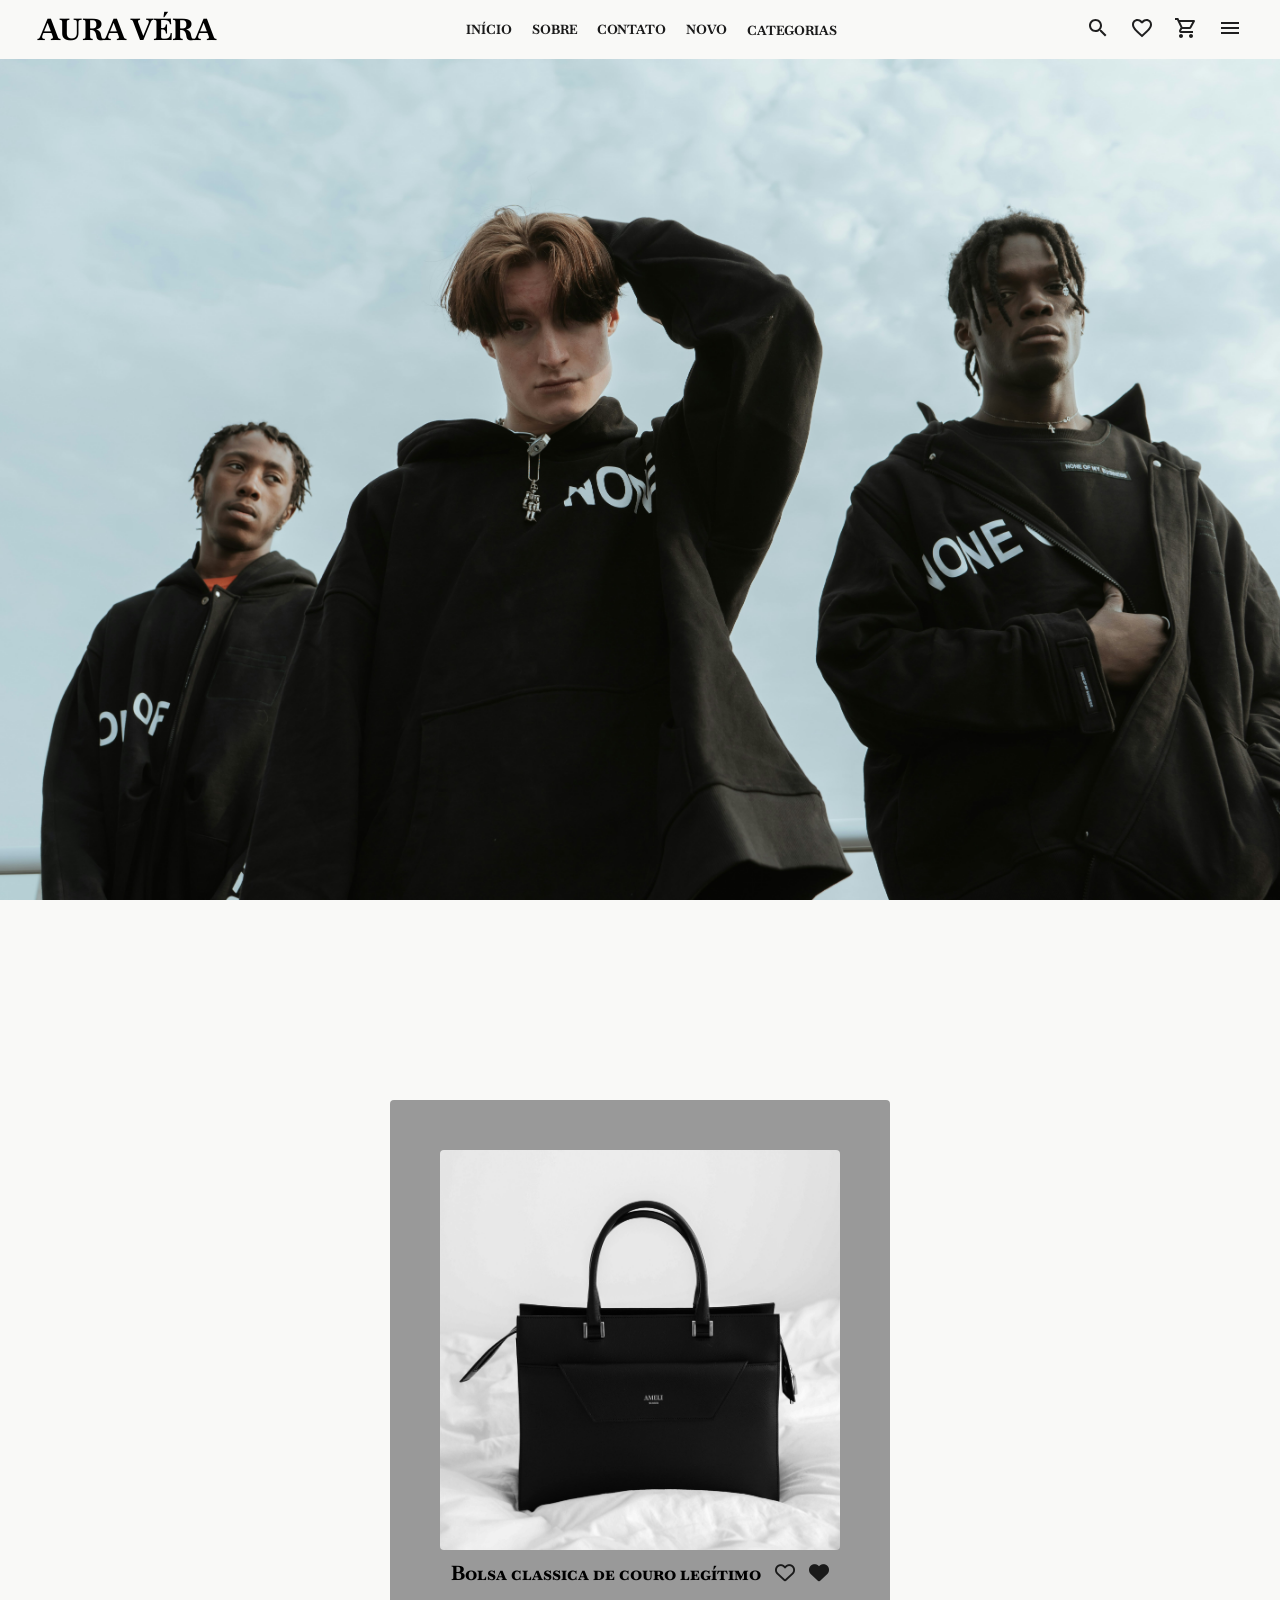
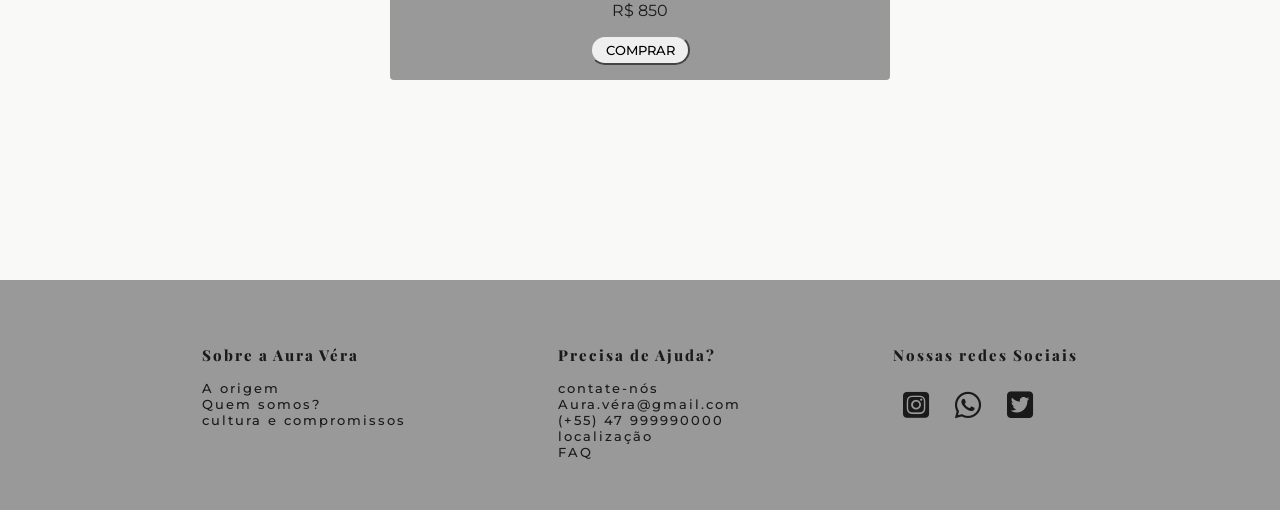
==== bolsa.html @ 2ee7c026 "pagina de compra da bolsa" ====
<!DOCTYPE html>
<html lang="pt-br">

<head>
    <meta charset="UTF-8">
    <meta name="viewport" content="width=device-width, initial-scale=1.0">
    <title>e-commerce</title>
    <link rel="stylesheet" href="css/style.css">
    <link rel="stylesheet" href="https://cdnjs.cloudflare.com/ajax/libs/font-awesome/6.4.0/css/all.min.css">

</head>

<body>
    <nav>
        <h1 class="logo">AURA VÉRA</h1>
        <div class="nav-links">
            <a href="index.html">INÍCIO</a>
            <a href="sobre.html#sobre">SOBRE</a>
            <a href="contato.html#contato">CONTATO</a>
            <a href="novo.html#novo">NOVO</a>
            <div class="nav-item-mega">
                <a class="categorias-botao" href="#">CATEGORIAS</a>

                <div class="mega-menu">
                    <div class="mega-container">
                        <div class="mega-col">
                            <h3>COLEÇÕES</h3>
                            <a href="#">Velour Force 2026</a>
                            <a href="#">clássico</a>
                            <a href="#">street</a>
                        </div>

                        <div class="mega-col">
                            <h3>CATEGORIAS</h3>
                            <a href="#">Tênis</a>
                            <a href="#">Bolsas</a>
                            <a href="#">Vestidos</a>
                        </div>

                        <div class="mega-col mega-img">
                            <a href=""><img src="img.jpg/bolsa2 (1).jpg" alt="Destaque"></a>
                            <p>A BAG MAIS COMPRADA DO MOMENTO</p>
                        </div>
                    </div>
                </div>
            </div>
        </div>
        <!--icones-->
        <span class="icons">
            <a href="#"> <svg xmlns="http://www.w3.org/2000/svg" height="24px" viewBox="0 0 24 24" width="24px"
                    fill="#1f1f1f">
                    <path d="M0 0h24v24H0V0z" fill="none" />
                    <path
                        d="M15.5 14h-.79l-.28-.27C15.41 12.59 16 11.11 16 9.5 16 5.91 13.09 3 9.5 3S3 5.91 3 9.5 5.91 16 9.5 16c1.61 0 3.09-.59 4.23-1.57l.27.28v.79l5 4.99L20.49 19l-4.99-5zm-6 0C7.01 14 5 11.99 5 9.5S7.01 5 9.5 5 14 7.01 14 9.5 11.99 14 9.5 14z" />
                </svg></a>
            <a href="#"><svg xmlns="http://www.w3.org/2000/svg" height="24px" viewBox="0 0 24 24" width="24px"
                    fill="#1f1f1f">
                    <path d="M0 0h24v24H0V0z" fill="none" />
                    <path
                        d="M16.5 3c-1.74 0-3.41.81-4.5 2.09C10.91 3.81 9.24 3 7.5 3 4.42 3 2 5.42 2 8.5c0 3.78 3.4 6.86 8.55 11.54L12 21.35l1.45-1.32C18.6 15.36 22 12.28 22 8.5 22 5.42 19.58 3 16.5 3zm-4.4 15.55l-.1.1-.1-.1C7.14 14.24 4 11.39 4 8.5 4 6.5 5.5 5 7.5 5c1.54 0 3.04.99 3.57 2.36h1.87C13.46 5.99 14.96 5 16.5 5c2 0 3.5 1.5 3.5 3.5 0 2.89-3.14 5.74-7.9 10.05z" />
                </svg></a>
            <a href="#"><svg xmlns="http://www.w3.org/2000/svg" height="24px" viewBox="0 0 24 24" width="24px"
                    fill="#1f1f1f">
                    <path d="M0 0h24v24H0V0z" fill="none" />
                    <path
                        d="M15.55 13c.75 0 1.41-.41 1.75-1.03l3.58-6.49c.37-.66-.11-1.48-.87-1.48H5.21l-.94-2H1v2h2l3.6 7.59-1.35 2.44C4.52 15.37 5.48 17 7 17h12v-2H7l1.1-2h7.45zM6.16 6h12.15l-2.76 5H8.53L6.16 6zM7 18c-1.1 0-1.99.9-1.99 2S5.9 22 7 22s2-.9 2-2-.9-2-2-2zm10 0c-1.1 0-1.99.9-1.99 2s.89 2 1.99 2 2-.9 2-2-.9-2-2-2z" />
                </svg></a>
            <a href="#"><svg xmlns="http://www.w3.org/2000/svg" height="24px" viewBox="0 0 24 24" width="24px"
                    fill="#1f1f1f">
                    <path d="M0 0h24v24H0V0z" fill="none" />
                    <path d="M3 18h18v-2H3v2zm0-5h18v-2H3v2zm0-7v2h18V6H3z" />
                </svg></a>
        </span>
    </nav>
    </nav>
    <header class="hero"></header>
    <main>
        <div id="bolsa" class="bolsa">
            <figure><img src="img.jpg/bolsa2 (1).jpg" alt="bolsa" width="400" height="500" loading="lazy">
                <figcaption>bolsa da nova coleção</figcaption>
                <h1>Bolsa classica de couro legítimo
                    <a href="#"><i class="fa-regular fa-heart"></i></a>
                    <span class="coracao"><a href="#"><i class="fa-solid fa-heart"></i></a></span>
                </h1>
                <p>R$ 850</p>
                <div>
                    <button>COMPRAR</button>
                </div>
            </figure>
        </div>
    </main>
</body>
<footer>
    <section class="box-footer">
        <h1>Sobre a Aura Véra</h1>
        <a href="sobre.html#sobre">A origem</a>
        <a href="sobre.html#quemsomos">Quem somos?</a>
        <a href="sobre.html#cultura">cultura e compromissos</a>
    </section>
    <section class="box-footer">
        <h1>Precisa de Ajuda?</h1>
        <a href="contato.html#contato">contate-nós</a>
        <a href="mailto:Aura.véra@gmail.com">Aura.véra@gmail.com</a>
        <a href="tel:+5547999990000">(+55) 47 999990000</a>
        <a href="contato.html#contato">localização</a>
        <a href="">FAQ</a>
    </section>
    <section>
        <h1>Nossas redes Sociais </h1>
        <a href="https://www.instagram.com/accounts/login/"><i class="fa-brands fa-square-instagram"></i></a>
        <a href="https://web.whatsapp.com/"><i class="fa-brands fa-whatsapp"></i></a>
        <a href="https://x.com/?lang=pt"><i class="fa-brands fa-square-twitter"></i></a>
    </section>
</footer>

</html>
---- css/style.css ----
@import url("https://fonts.googleapis.com/css2?family=Baskervville+SC:wght@455&family=Cormorant+Upright:wght@300;400;500;600;700&family=Montserrat:ital,wght@0,100..900;1,100..900&family=Playfair+Display:ital,wght@0,400..900;1,400..900&display=swap");

:root {
  --texto1: #1a1a1a;
  --texto2: #fefefe;
  --detalhes: #c5a059;
  --fundo: #f9f9f7;
  --superficie: #999;
  --font1: "Playfair Display", serif;
  --font2: "Baskervville SC", serif;
  --font3: "Cormorant Upright", serif;
  --leitura4: "Montserrat", sans-serif; /*textos de leitura*/
}
*,
*::before,
*::after {
  box-sizing: border-box;
  margin: 0;
  padding: 0;
}
body {
  background-color: var(--fundo);

}
.logo
{
  font-family: var(--font2);
  font-weight: 800;
  font-size: 30px;

}
.hero {
  width: 100%;
  height: 100vh;
  background-image: url("../img.jpg/homenss.jpg");
  background-size: cover;
  background-position: center;
  background-repeat: no-repeat;
} /*imagem de destaque dos tres modelos*/

.nav-links {
display: flex;
gap: 20px;
}
nav {
  background-color: var(--fundo);
  display: flex;
  justify-content: space-between;
  flex-wrap: nowrap;
  padding: 10px 3%;
 min-height: 40px;
  align-items: center;
  position: fixed;
  width: 100%;
  z-index: 10;
} /*barra de navegação*/
.nav-links a {
  text-decoration: none;
  color: var(--texto1);
  font-family: var(--font2);
  font-size: 13px;
  font-weight: 700;
 
}/*os botoes da nav*/

nav a:hover {
  color: var(--superficie);
} /*efeito  de cor ao passar o mouse nos botões da nav*/

.icons {
  display: flex;
  gap: 20px;
  justify-content: flex-end;
} /*icones da mav*/

.icons svg:hover {
  fill: var(--superficie);
} /*efeito de cor ao passar o mouse nos icones da nav*/


/*as duas imagens da nova coleção destacada*/
.colecao {
  display: grid;
  grid-template-columns: 1fr 1fr;
  width: 100%;
  height: auto;
  gap: 1%;
}
.box-colecao {
  position: relative;
  overflow: hidden;
  transition:
    transform 0.8s ease,
    opacity 0.3s;
}
.grid-imagens { /* as imagens da coleção*/
  display: grid;
  grid-template-columns: repeat(auto-fit, minmax(300px, 1fr));
  width: 100%;
  gap: 20px;
}
.colecao {
  display: flex;
  flex-direction: column; /* Empilha a introdução em cima do grid */
  align-items: center;
  padding: 80px 0;
  width: 100%;
}

.intro-colecao {
  text-align: center;
  margin-bottom: 60px;
  padding: 0 20px;
}

.intro-colecao h1 {
  font-family: var(--font1);
  font-size: 3rem;
  letter-spacing: 5px;
  text-transform: uppercase;
  margin-bottom: 10px;
}

.intro-colecao p {
  font-family: var(--font3);
  font-size: 1.3rem;
  max-width: 600px;
  margin: 0 auto;
  color: var(--superficie);
  font-weight: 900;
  font-style: italic;
}
.box-colecao img {
  width: 100%;
  object-fit: cover;
  object-position: center;
}
.box-colecao:hover {
  opacity: 0.8;
  transform: scale(1.03);
}
.text-colecao {
  position: absolute;
  bottom: 10%;
  left: 30%;
}

.botao-colecao-comprar {
  color: var(--texto2);
  font-family: var(--font3);
  font-weight: 900;
  font-size: 20px;
  text-decoration: underline;
  text-underline-offset: 10px;
  text-decoration-color: var(--detalhes);
  display: flex;
  justify-content: center;

}
.botao-colecao-comprar:hover{
color: var(--detalhes);
}
figcaption {
  color: var(--texto2);
  font-family: var(--font1);
  font-size: xx-large;
  font-weight: 700;
}
.categorias {
  display: flex;
  flex-wrap: wrap;
  justify-content: center;
  margin-top: 20vh;
  width: 100%;
  min-height: auto;
  gap: 15px;
  padding: 15px;
}

.categorias section {
  display: flex;
  flex-direction: column;
  text-align: center;
  justify-content: center;
  font-family: var(--font1);
  font-size: 14px;
  letter-spacing: 5px;
  text-decoration: underline;
  text-underline-offset: 20px;
  text-decoration-color: var(--detalhes);
  text-transform: uppercase;
}
.texto-categorias {
  padding-top: 20px;
}

.categorias img {
  max-width: 100%;
  max-height: 70%;
  object-fit: cover;
  transition:
    transform 0.5s ease-in-out,
    opacity 0.9s ease-in-out;
}
.categorias img:hover {
  opacity: 0.8;
  transform: scale(1.03);
}

/*pagina sobre*/

.auravera {
  color: var(--texto1);
  font-family: var(--font1);
  font-weight: 800;
  font-size: 80px;
}
.sitacao {
  font-family: var(--font3);
  font-size: 20px;
  font-weight: 800;
  font-style: italic;
  color: var(--superficie);
}
.box-destaque { /* é todo o conteudo, o texto aura vera, sobre e as imagens */
  display: grid;
  justify-content: center;
  text-align: center;
  margin: 0 100px;
 
}
.sobre-box {/*apenas o sobre e as imagens*/
  display: flex;

  justify-content: center;
  max-width: 1200px;
  margin:  auto;
  gap: 20px;
}

.sobre h2,
.sobre h3,
.sobre h4 {
  font-family: var(--font1);
  font-size: 1.5rem;
  letter-spacing: 3px;
  text-transform: uppercase; /*tudo maiusculo*/
  margin-bottom: 1rem;
  display: flex;
  align-items: center;
  gap: 15px;
  padding: 40px;
}
/* traço dourado antes do texto */
.texto::before {
  content: "";
  width: 50px;
  height: 2px;
  background-color: var(--detalhes);
  display: inline-block;
}
.sobre p {
  font-family: var(--leitura4);
  font-weight: 400;
  line-height: 1.8; /*espaço entre as letras*/
  text-align: justify;
  margin-bottom: 100px;
}
#sobre {
  padding: 50px 0;
} /*dá o espaço necessario para a ancora encaixar o nome da Aurora*/
.matriz {
  border-radius: 4px;
  transition: transform 0.5s;
} /*arredonda a borda da foto da matriz e prepara o hover*/
.matriz:hover {
  transform: scale(1.03);
} /*faz a foto da matriz crescer*/
.matriz-texto {
  color: var(--superficie);
  font-size: 20px;
  font-family: var(--font3);
  margin: 10px;
} /*loja matriz- milão*/

.sobre-texto {
  border-right: solid 1px var(--superficie);
  padding-right: 40px;
  margin-right: 40px;
}

/*formulario de contato*/

/* Reset dos campos — padrão profissional */
input,
select,
textarea {
  width: 100%;
  padding: 10px 14px;
  border: 1px solid #e2e8f0;
  border-radius: 8px;
  font-size: 1rem;
  font-family: inherit;
  transition:
    border-color 0.2s,
    box-shadow 0.2s;
}

/* Anel de foco visível */
input:focus,
select:focus,
textarea:focus {
  outline: none;
  border-color: var(--texto1);
  box-shadow: 0 0 0 1px var(--texto1);
}
.contate-nos {
  margin: 80px 0;
  flex-direction: column;
  display: flex;
  align-items: center;
  justify-content: center;
  text-align: justify;
  gap: 20px;
}
.contate-nos h1 {
  font-family: var(--font1);
  font-size: 30px;
  font-weight: 800;
}
.contate-nos p {
  width: 50%;
  font-family: var(--leitura4);
  font-size: 15px;
  font-weight: 400;
  line-height: 30px;
  letter-spacing: 2px;
}

.campo {
  min-width: 40vw;
  margin: 20px;
  transition: transform 0.8s;
}
.campo:hover {
  transform: scale(1.01);
}
fieldset {
  border: none;
  margin: 0;
  padding: 0;
}

legend {
  display: none; /*tira as legendas visualmente mas mantem para leitores de tela */
}
button {
  width: 100px;
  height: 30px;
  border-radius: 15px;
  font-family: var(--leitura4);
  font-weight: 500;
  border-color: var(--superficie);
}
button:hover {
  background-color: #e0e0e0;
}
.maps-table {
  display: flex;
  flex-direction: column;
  align-items: center;
  gap: 30px;
  width: 100%;
  max-width: 500px;
}
.maps-table img {
  width: 400px;
  height: auto;
  border-radius: 4px;
  box-shadow: 0 10px 30px rgba(0, 0, 0, 0.08);
  transition: transform 0.4s ease;
  
}
.maps-table img:hover{
transform: scale(1.03);
}
.loja-blumenau {
  /*texto figcaption*/
  color: var(--superficie);
  font-size: 15px;
  font-family: var(--font3);
}
table {
  width: 100%;
  text-align: center;
  font-family: var(--leitura4);
  font-size: 15px;
}
table caption {
  font-family: var(--font1);
  font-size: 1.2rem;
  margin-bottom: 15px;
  color: var(--texto1);
}
th {
  border-bottom: 1px solid var(--detalhes);
  padding: 10px;
  letter-spacing: 3px;
}

td { /*dá espaço entre as linhas horizontal*/
  padding: 12px 10px;
  text-align: center;
}

tfoot td {
  padding-top: 20px;
  font-style: italic;
  color: var(--superficie);
}
.conteudo-contato{
   width: 100%;
   flex-wrap: wrap;
  display: flex;
  justify-content: center;
  gap: 90px;
  margin-top: 50px;
}

/*card com as novas coleções*/

.row{
  margin: 0 auto;
  max-width: 1200px;
  padding: 0 20px;
}
.card{
  border: none;
  object-fit: cover;
  transition: transform 0.4s ease-in-out;
}
.card:hover{ /*peguei esse filtro do site cssfilter*/
  transform: scale(1.02);
   position: relative;
  -webkit-filter: contrast(90%) brightness(110%) saturate(150%) hue-rotate(-10deg);
  filter: contrast(90%) brightness(110%) saturate(150%) hue-rotate(-10deg);
}
.card-img-top {
  width: 100%;
  height: 300px;
  object-fit: cover; 
}
.nova-colecao {
  display: flex;
  flex-direction: column;
text-align: center;
padding: 100px;
gap: 20px;
}
.nova-colecao h1{
  font-family: var(--font1);
  font-size:2.3rem;

}
.nova-colecao p{
  font-family: var(--font2);
  letter-spacing: 5px;
  font-size: 1.3rem;

}

/*botão de categorias*/

/* Container que segura o botão e o menu */
.nav-item-mega {
  position: static; /* Importante para o menu usar a tela toda como referência */
}

/* O Menu escondido */
.mega-menu {
  display: none;
  position: absolute;
  top: 100%;
  left: 0;
  width: 100vw;
  background-color: white;
  border-bottom: 1px solid var(--superficie);
  z-index: 999;
  padding: 40px 0;
  box-shadow: 0 15px 30px rgba(0,0,0,0.05);
}
.mega-menu::before {
  content: "";
  position: absolute;
  top: -20px;
  left: 0;
  width: 100%;
  height: 20px;
  background-color: transparent; 
}

/* Mostra ao passar o mouse */
.nav-item-mega:hover .mega-menu {
  display: block;
  animation: fadeIn 0.3s ease-in-out;
}

/* Alinhamento das colunas dentro do menu */
.mega-container {
  max-width: 1200px;
  margin: 0 auto;
  display: flex;
  justify-content: space-around;
  padding: 0 50px;
}

.mega-col h3 {
  font-family: var(--font1);
  font-size: 14px;
  letter-spacing: 2px;
  margin-bottom: 20px;
  color: var(--superficie); 
}

.mega-col a {
  display: block;
  text-decoration: none;
  color: var(--texto1);
  font-family: var(--leitura4);
  font-size: 13px;
  padding: 8px 0;
  transition: 0.2s;
}

.mega-col a:hover {
  color: var(--superficie);
  padding-left: 5px;
}

/* Estilo da Imagem Destaque */
.mega-img img {
  width: 250px;
  height: 200px;
  object-fit: cover;
  object-position:center;
  margin-bottom: 10px;
}

.mega-img p {
  font-size: 11px;
  letter-spacing: 1px;
  font-weight: bold;
}

@keyframes fadeIn {
  from { opacity: 0; transform: translateY(-5px); }
  to { opacity: 1; transform: translateY(0); }
}

/*footer*/

footer{
  padding: 50px;
  background-color: var(--superficie);
  display: flex;
  justify-content: space-evenly;

}
.box-footer{
  display: flex;
  flex-direction: column;
  
}
footer h1{
  color: var(--texto1);
  font-family: var(--font1);
  font-size: 15px;
  font-weight: 800;
  line-height:50px;
  letter-spacing: 2px;
 
}
footer a{
  color: var(--texto1);
  font-family: var(--leitura4);
  font-size: 13px;
  letter-spacing: 2px;
  font-weight: 500; 
  text-decoration: none;
  color: var(--texto1);
}
.fa-brands{
  font-size: 30px;
margin: 10px;
}
/*pagina da bolsa*/
.bolsa{
  margin: 200px ;
  display: flex;
  flex-direction: column;
align-items: center;
}
.bolsa figure{
  background-color: var(--superficie);
  width:500px;
  height: 580px;
  padding-top: 50px ;
  border-radius: 4px;
  transition: transform 0.2s;
}
.bolsa img{
  display: flex;
 margin: 0 auto;
 object-fit: cover;
height: 400px;
object-position: bottom;
border-radius: 4px;
}
.bolsa figcaption{
  display: none;
}
.bolsa h1{
  font-family: var(--font2);
  font-size: 20px;
  font-weight: 700;
  text-align: center;
  padding-top: 10px ;
}
.bolsa p{
  font-family: var(--leitura4);
  color: var(--texto1);
text-align: center;
padding-top: 15px;
}
.bolsa div{
display: flex;
justify-content: center;
padding-top: 15px;

}
.fa-heart{
color: var(--texto1);
 margin-left: 10px;
 transition: transform 0.2s;
}
.fa-heart:hover{
  transform: scale(1.5);
}

.bolsa figure:hover{
  transform: scale(1.03);
}
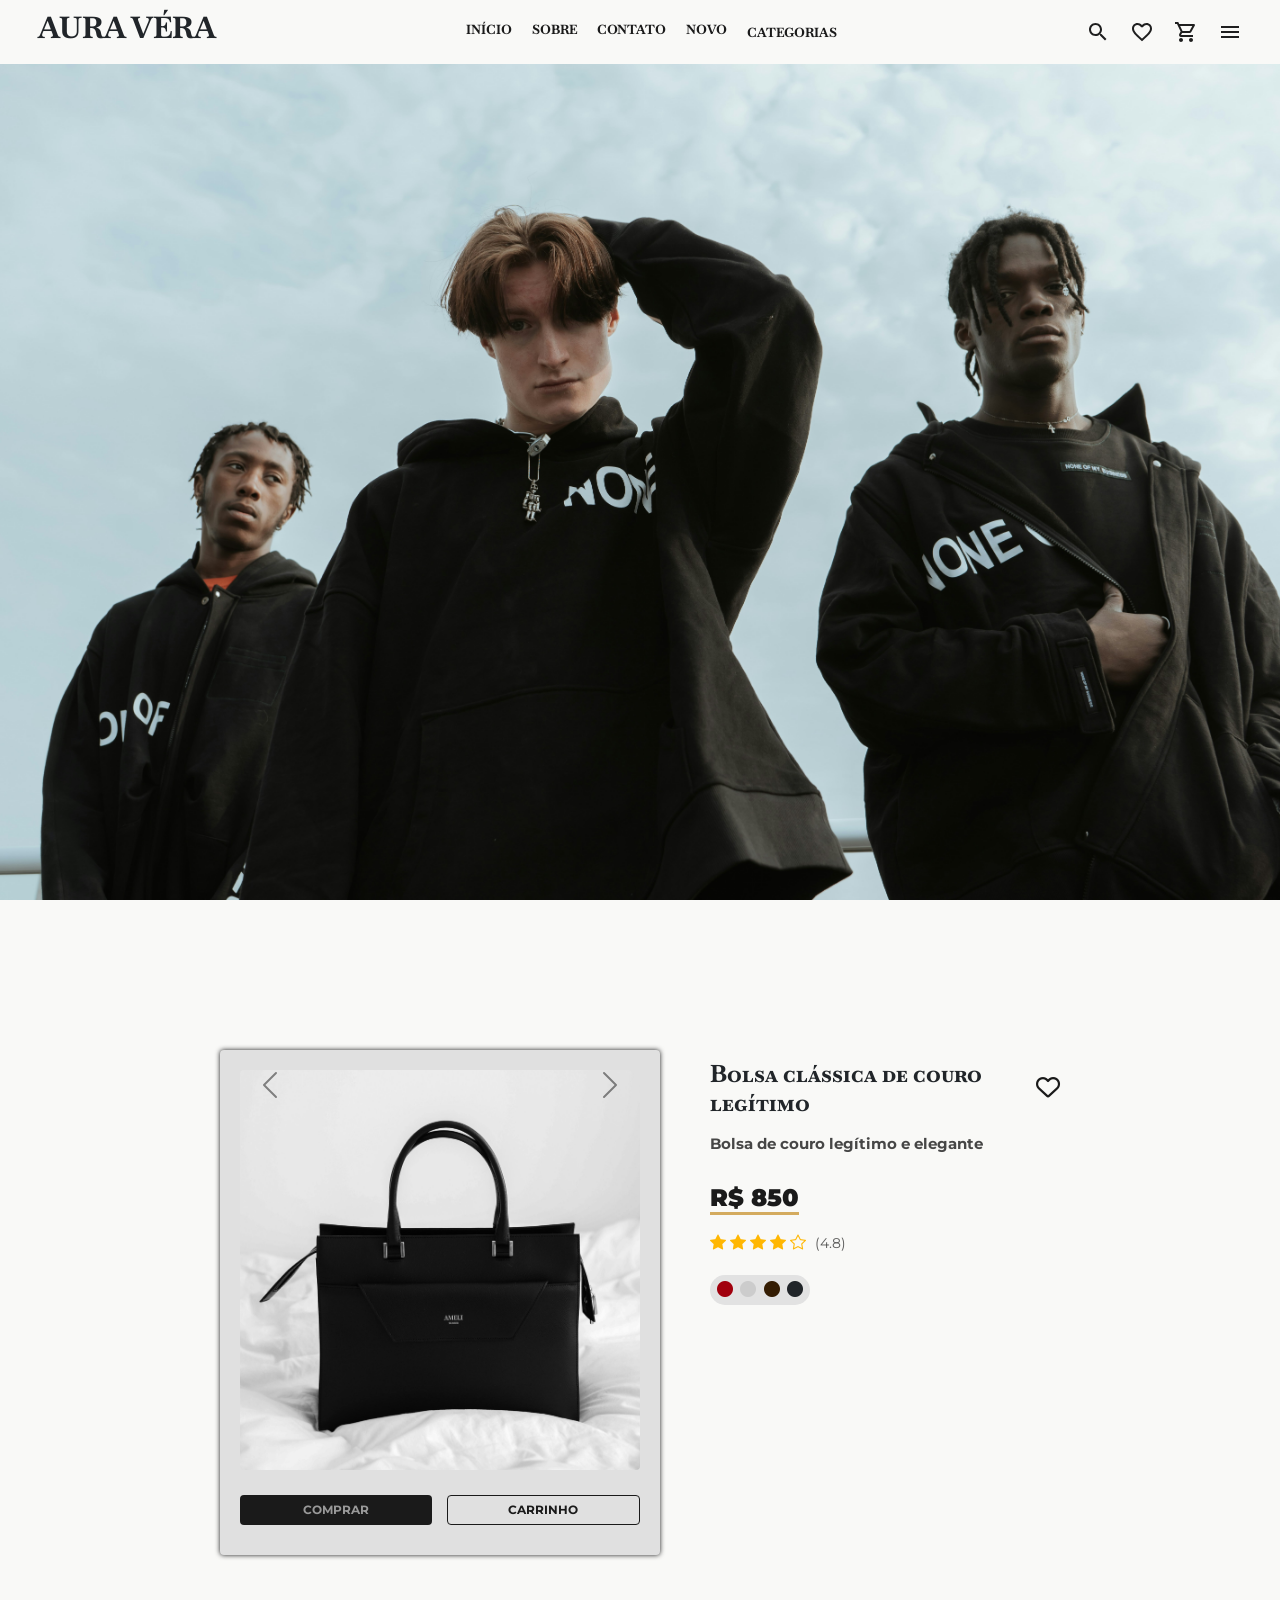
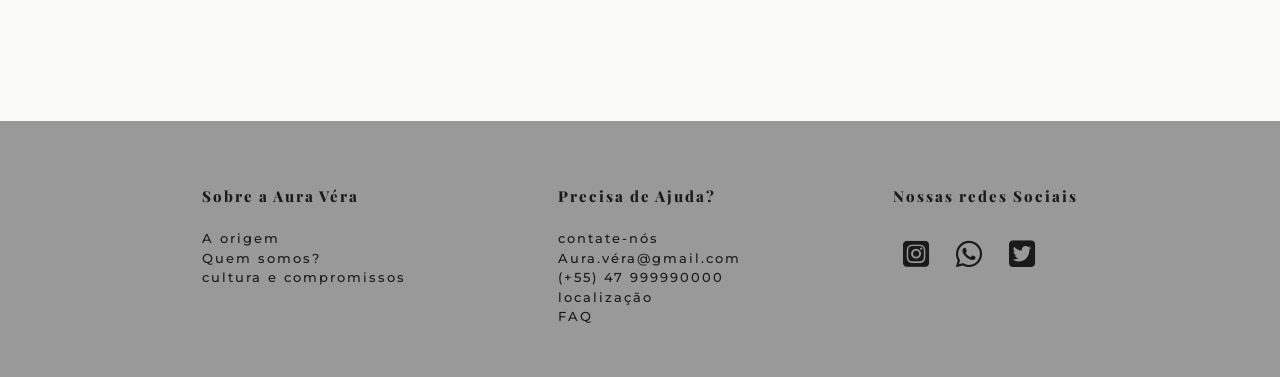
==== commit 7b47a7f8: "footer e pagina de navegação da bolsa" ====
--- a/bolsa.html
+++ b/bolsa.html
@@ -5,8 +5,11 @@
     <meta charset="UTF-8">
     <meta name="viewport" content="width=device-width, initial-scale=1.0">
     <title>e-commerce</title>
+    <link href="https://cdn.jsdelivr.net/npm/bootstrap@5.3.8/dist/css/bootstrap.min.css" rel="stylesheet" integrity="sha384-sRIl4kxILFvY47J16cr9ZwB07vP4J8+LH7qKQnuqkuIAvNWLzeN8tE5YBujZqJLB" crossorigin="anonymous">
+    <link rel="stylesheet" href="https://cdn.jsdelivr.net/npm/bootstrap-icons@1.11.3/font/bootstrap-icons.min.css">
     <link rel="stylesheet" href="css/style.css">
     <link rel="stylesheet" href="https://cdnjs.cloudflare.com/ajax/libs/font-awesome/6.4.0/css/all.min.css">
+
 
 </head>
 
@@ -38,7 +41,7 @@
                         </div>
 
                         <div class="mega-col mega-img">
-                            <a href=""><img src="img.jpg/bolsa2 (1).jpg" alt="Destaque"></a>
+                            <a href="bolsa.html#carouselExampleFade"><img src="img.jpg/bolsa2 (1).jpg" alt="Destaque"></a>
                             <p>A BAG MAIS COMPRADA DO MOMENTO</p>
                         </div>
                     </div>
@@ -47,26 +50,19 @@
         </div>
         <!--icones-->
         <span class="icons">
-            <a href="#"> <svg xmlns="http://www.w3.org/2000/svg" height="24px" viewBox="0 0 24 24" width="24px"
-                    fill="#1f1f1f">
+            <a href="#"> <svg xmlns="http://www.w3.org/2000/svg" height="24px" viewBox="0 0 24 24" width="24px" fill="#1f1f1f">
                     <path d="M0 0h24v24H0V0z" fill="none" />
-                    <path
-                        d="M15.5 14h-.79l-.28-.27C15.41 12.59 16 11.11 16 9.5 16 5.91 13.09 3 9.5 3S3 5.91 3 9.5 5.91 16 9.5 16c1.61 0 3.09-.59 4.23-1.57l.27.28v.79l5 4.99L20.49 19l-4.99-5zm-6 0C7.01 14 5 11.99 5 9.5S7.01 5 9.5 5 14 7.01 14 9.5 11.99 14 9.5 14z" />
+                    <path d="M15.5 14h-.79l-.28-.27C15.41 12.59 16 11.11 16 9.5 16 5.91 13.09 3 9.5 3S3 5.91 3 9.5 5.91 16 9.5 16c1.61 0 3.09-.59 4.23-1.57l.27.28v.79l5 4.99L20.49 19l-4.99-5zm-6 0C7.01 14 5 11.99 5 9.5S7.01 5 9.5 5 14 7.01 14 9.5 11.99 14 9.5 14z" />
                 </svg></a>
-            <a href="#"><svg xmlns="http://www.w3.org/2000/svg" height="24px" viewBox="0 0 24 24" width="24px"
-                    fill="#1f1f1f">
+            <a href="#"><svg xmlns="http://www.w3.org/2000/svg" height="24px" viewBox="0 0 24 24" width="24px" fill="#1f1f1f">
                     <path d="M0 0h24v24H0V0z" fill="none" />
-                    <path
-                        d="M16.5 3c-1.74 0-3.41.81-4.5 2.09C10.91 3.81 9.24 3 7.5 3 4.42 3 2 5.42 2 8.5c0 3.78 3.4 6.86 8.55 11.54L12 21.35l1.45-1.32C18.6 15.36 22 12.28 22 8.5 22 5.42 19.58 3 16.5 3zm-4.4 15.55l-.1.1-.1-.1C7.14 14.24 4 11.39 4 8.5 4 6.5 5.5 5 7.5 5c1.54 0 3.04.99 3.57 2.36h1.87C13.46 5.99 14.96 5 16.5 5c2 0 3.5 1.5 3.5 3.5 0 2.89-3.14 5.74-7.9 10.05z" />
+                    <path d="M16.5 3c-1.74 0-3.41.81-4.5 2.09C10.91 3.81 9.24 3 7.5 3 4.42 3 2 5.42 2 8.5c0 3.78 3.4 6.86 8.55 11.54L12 21.35l1.45-1.32C18.6 15.36 22 12.28 22 8.5 22 5.42 19.58 3 16.5 3zm-4.4 15.55l-.1.1-.1-.1C7.14 14.24 4 11.39 4 8.5 4 6.5 5.5 5 7.5 5c1.54 0 3.04.99 3.57 2.36h1.87C13.46 5.99 14.96 5 16.5 5c2 0 3.5 1.5 3.5 3.5 0 2.89-3.14 5.74-7.9 10.05z" />
                 </svg></a>
-            <a href="#"><svg xmlns="http://www.w3.org/2000/svg" height="24px" viewBox="0 0 24 24" width="24px"
-                    fill="#1f1f1f">
+            <a href="#"><svg xmlns="http://www.w3.org/2000/svg" height="24px" viewBox="0 0 24 24" width="24px" fill="#1f1f1f">
                     <path d="M0 0h24v24H0V0z" fill="none" />
-                    <path
-                        d="M15.55 13c.75 0 1.41-.41 1.75-1.03l3.58-6.49c.37-.66-.11-1.48-.87-1.48H5.21l-.94-2H1v2h2l3.6 7.59-1.35 2.44C4.52 15.37 5.48 17 7 17h12v-2H7l1.1-2h7.45zM6.16 6h12.15l-2.76 5H8.53L6.16 6zM7 18c-1.1 0-1.99.9-1.99 2S5.9 22 7 22s2-.9 2-2-.9-2-2-2zm10 0c-1.1 0-1.99.9-1.99 2s.89 2 1.99 2 2-.9 2-2-.9-2-2-2z" />
+                    <path d="M15.55 13c.75 0 1.41-.41 1.75-1.03l3.58-6.49c.37-.66-.11-1.48-.87-1.48H5.21l-.94-2H1v2h2l3.6 7.59-1.35 2.44C4.52 15.37 5.48 17 7 17h12v-2H7l1.1-2h7.45zM6.16 6h12.15l-2.76 5H8.53L6.16 6zM7 18c-1.1 0-1.99.9-1.99 2S5.9 22 7 22s2-.9 2-2-.9-2-2-2zm10 0c-1.1 0-1.99.9-1.99 2s.89 2 1.99 2 2-.9 2-2-.9-2-2-2z" />
                 </svg></a>
-            <a href="#"><svg xmlns="http://www.w3.org/2000/svg" height="24px" viewBox="0 0 24 24" width="24px"
-                    fill="#1f1f1f">
+            <a href="#"><svg xmlns="http://www.w3.org/2000/svg" height="24px" viewBox="0 0 24 24" width="24px" fill="#1f1f1f">
                     <path d="M0 0h24v24H0V0z" fill="none" />
                     <path d="M3 18h18v-2H3v2zm0-5h18v-2H3v2zm0-7v2h18V6H3z" />
                 </svg></a>
@@ -74,21 +70,66 @@
     </nav>
     </nav>
     <header class="hero"></header>
-    <main>
-        <div id="bolsa" class="bolsa">
-            <figure><img src="img.jpg/bolsa2 (1).jpg" alt="bolsa" width="400" height="500" loading="lazy">
-                <figcaption>bolsa da nova coleção</figcaption>
-                <h1>Bolsa classica de couro legítimo
-                    <a href="#"><i class="fa-regular fa-heart"></i></a>
-                    <span class="coracao"><a href="#"><i class="fa-solid fa-heart"></i></a></span>
-                </h1>
-                <p>R$ 850</p>
-                <div>
-                    <button>COMPRAR</button>
+    <main id="bolsa">
+        <div class="bolsa">
+
+            <figure>
+                <div id="carouselExampleFade" class="carousel slide carousel-fade">
+                    <div class="carousel-inner">
+                        <div class="carousel-item active">
+                            <img src="img.jpg/bolsa2 (1).jpg" alt="Bolsa - Frente" width="400" height="500" loading="lazy">
+                        </div>
+                        <div class="carousel-item">
+                            <img src="img.jpg/bolsa2-vista-de-lado.png" alt="Bolsa - vista de lado" width="400" height="500" loading="lazy">
+                        </div>
+                        <div class="carousel-item">
+                            <img src="img.jpg/bolsa2-vista-de-cima.png" alt="Bolsa - vista de cima" width="400" height="500" loading="lazy">
+                        </div>
+                    </div>
+
+                    <button class="carousel-control-prev" type="button" data-bs-target="#carouselExampleFade" data-bs-slide="prev">
+                        <span class="carousel-control-prev-icon" aria-hidden="true"></span>
+                        <span class="visually-hidden">Previous</span>
+                    </button>
+                    <button class="carousel-control-next" type="button" data-bs-target="#carouselExampleFade" data-bs-slide="next">
+                        <span class="carousel-control-next-icon" aria-hidden="true"></span>
+                        <span class="visually-hidden">Next</span>
+                    </button>
+                </div>
+
+                <div class="bolsa-comprar">
+                    <button class="btn-comprar">COMPRAR</button>
+                    <button class="btn-carrinho">CARRINHO</button>
                 </div>
             </figure>
+
+            <div class="bolsa-detalhes-fora">
+                <h1>Bolsa clássica de couro legítimo
+                    <a href="#" class="coracao-vazado"><i class="fa-regular fa-heart"></i></a>
+                </h1>
+
+                <figcaption>Bolsa de couro legítimo e elegante</figcaption>
+
+                <p>R$ 850</p>
+                <div class="avaliacao-estrelas">
+                    <i class="bi bi-star-fill"></i>
+                    <i class="bi bi-star-fill"></i>
+                    <i class="bi bi-star-fill"></i>
+                    <i class="bi bi-star-fill"></i>
+                    <i class="bi bi-star"></i>
+                    <span class="total-avaliacoes">(4.8)</span>
+                </div>
+                <div class="colorido">
+                    <i class="bi bi-circle-fill vermelho"></i>
+                    <i class="bi bi-circle-fill branco"></i>
+                    <i class="bi bi-circle-fill marrom"></i>
+                     <i class="bi bi-circle-fill preto"></i>
+                </div>
+            </div>
+
         </div>
     </main>
+    <script src="https://cdn.jsdelivr.net/npm/bootstrap@5.3.8/dist/js/bootstrap.bundle.min.js" integrity="sha384-FKyoEForCGlyvwx9Hj09JcYn3nv7wiPVlz7YYwJrWVcXK/BmnVDxM+D2scQbITxI" crossorigin="anonymous"></script>
 </body>
 <footer>
     <section class="box-footer">
--- a/css/style.css
+++ b/css/style.css
@@ -3,9 +3,10 @@
 :root {
   --texto1: #1a1a1a;
   --texto2: #fefefe;
-  --detalhes: #c5a059;
+  --detalhes: #d4ab5e;
   --fundo: #f9f9f7;
-  --superficie: #999;
+  --superficie: #999; 
+  --superficie-card-compra: #e0e0e0;
   --font1: "Playfair Display", serif;
   --font2: "Baskervville SC", serif;
   --font3: "Cormorant Upright", serif;
@@ -213,11 +214,16 @@
   color: var(--texto1);
   font-family: var(--font1);
   font-weight: 800;
-  font-size: 80px;
+  font-size: 50px;
+}
+.sobre img {
+  max-width: 100%;  
+  height: auto;    
+  display: block;
 }
 .sitacao {
   font-family: var(--font3);
-  font-size: 20px;
+  font-size: 15px;
   font-weight: 800;
   font-style: italic;
   color: var(--superficie);
@@ -226,16 +232,18 @@
   display: grid;
   justify-content: center;
   text-align: center;
-  margin: 0 100px;
+  margin: 50px 0;
  
-}
-.sobre-box {/*apenas o sobre e as imagens*/
-  display: flex;
-
-  justify-content: center;
-  max-width: 1200px;
-  margin:  auto;
-  gap: 20px;
+ 
+}
+.sobre-box {
+  display: flex;
+  justify-content: center;
+  align-items: flex-start;
+  max-width: 1200px; 
+  margin: 0 auto; 
+  gap: 50px;
+     padding: 0 150px;       
 }
 
 .sobre h2,
@@ -249,7 +257,7 @@
   display: flex;
   align-items: center;
   gap: 15px;
-  padding: 40px;
+  padding: 50px 0px;
 }
 /* traço dourado antes do texto */
 .texto::before {
@@ -262,7 +270,8 @@
 .sobre p {
   font-family: var(--leitura4);
   font-weight: 400;
-  line-height: 1.8; /*espaço entre as letras*/
+  font-size: 11px;
+  line-height: 1.5rem; /*espaço entre as letras*/
   text-align: justify;
   margin-bottom: 100px;
 }
@@ -278,17 +287,19 @@
 } /*faz a foto da matriz crescer*/
 .matriz-texto {
   color: var(--superficie);
-  font-size: 20px;
+  font-size: 12px;
   font-family: var(--font3);
   margin: 10px;
 } /*loja matriz- milão*/
 
 .sobre-texto {
-  border-right: solid 1px var(--superficie);
-  padding-right: 40px;
-  margin-right: 40px;
-}
-
+  border-right: solid 1px var(--superficie-card-compra);
+  padding-right: 50px;
+  flex: 1; /* Faz as duas colunas dividirem o espaço igualmente */
+}
+.sobre-coluna-direita{
+  flex: 1;
+}
 /*formulario de contato*/
 
 /* Reset dos campos — padrão profissional */
@@ -372,6 +383,7 @@
   gap: 30px;
   width: 100%;
   max-width: 500px;
+  margin-bottom: 150px;
 }
 .maps-table img {
   width: 400px;
@@ -560,6 +572,7 @@
 /*footer*/
 
 footer{
+  margin-top: 150px;
   padding: 50px;
   background-color: var(--superficie);
   display: flex;
@@ -593,60 +606,208 @@
   font-size: 30px;
 margin: 10px;
 }
-/*pagina da bolsa*/
-.bolsa{
-  margin: 200px ;
+/* pagina da bolsa */
+.bolsa {
+  margin: 150px auto;
+  display: flex;
+  flex-direction: row; /* Coloca o container com relevo e os textos lado a lado */
+  align-items: flex-start;
+  justify-content: center;
+  gap: 50px; 
+}
+
+/* CONTAINER COM RELEVO */
+.bolsa figure {
+  background-color: var(--superficie-card-compra);
+  width: 440px; 
+  padding: 20px 20px 30px 20px;
+  border-radius: 4px;
+  box-shadow: 0 0 5px var(--texto1);
+  display: flex;
+  flex-direction: column; /* Deixa o carrossel em cima e os botões embaixo */
+  gap: 25px; /* Espaço entre o carrossel e os botões */
+}
+
+/* BLOCO DE TEXTOS DO LADO DE FORA */
+.bolsa-detalhes-fora {
   display: flex;
   flex-direction: column;
+  align-items: flex-start;
+  width: 350px; 
+  padding-top: 10px;
+}
+
+/* Imagem dentro do Carrossel */
+.bolsa .carousel-item img {
+  display: flex;
+  margin: 0 auto;
+  object-fit: cover;
+  height: 400px;
+  width: 400px;
+  object-position: bottom;
+  border-radius: 4px; 
+  transition: transform 0.5s;
+}
+
+.bolsa .carousel-item img:hover {
+  transform: scale(1.03);
+}
+
+/* Título  */
+.bolsa h1 {
+  font-family: var(--font2);
+  font-size: 24px;
+  font-weight: 700;
+  text-align: left;
+  margin-bottom: 15px;
+  display: flex;
+  align-items: center;
+  justify-content: space-between;
+  width: 100%;
+}
+
+.bolsa h1 a {
+  text-decoration: none;
+}
+
+/* Descrição figcaption */
+.bolsa figcaption {
+  display: block;
+  font-family: var(--leitura4);
+  color: var(--texto1);
+  font-size: 15px;
+  opacity: 0.8;
+  margin-bottom: 25px;
+  text-align: left;
+}
+
+/* Preço */
+.bolsa p {
+  font-family: var(--leitura4);
+  color: var(--texto1);
+  font-weight: 900; 
+  font-size: 24px;
+  text-decoration: underline 3px var(--detalhes);
+  text-underline-offset: 6px;
+  text-align: left;
+  margin-bottom: 0;
+} 
+
+/* Botões de comprar dentro do card */
+.bolsa .bolsa-comprar {
+  display: flex;
+  justify-content: center;
+ gap: 15px;
+  width: 100%;
+}
+
+.bolsa .bolsa-comprar button {
+  border: none;
+  display: flex;
+  justify-content: center;
+  align-items: center;
+  font-size: 12px;
+  font-weight: bold;
+  border-radius: 4px; 
+  padding: 12px 0;
+  flex: 1; /* Faz os dois botões dividirem o espaço do card igualmente */
+  cursor: pointer;
+  transition: all 0.3s ease;
+}
+
+.bolsa .btn-comprar {
+  background-color: var(--texto1); 
+  color: var(--superficie);
+}
+
+.bolsa .btn-carrinho {
+  background-color: transparent;
+  color: var(--texto1);
+  border: 1px solid var(--texto1) !important;
+}
+
+.bolsa .btn-comprar:hover {
+  opacity: 0.9;
+  transform: translateY(-2px);
+}
+
+.bolsa .btn-carrinho:hover {
+  background-color: var(--detalhes);
+  color: var(--texto1);
+  box-shadow: 0 0 5px var(--detalhes);
+}
+
+/* Reação de favoritos */
+.fa-heart {
+  color: var(--texto1);
+  margin-left: 10px;
+  cursor: pointer; 
+  transition: transform 0.2s ease, color 0.2s ease;
+  display: inline-block; 
+}
+
+.fa-heart:hover {
+  transform: scale(1.3);
+  color: #a1000d; 
+}
+
+.fa-heart:hover::before {
+  content: "\f004"; 
+  font-family: "Font Awesome 6 Free"; 
+  font-weight: 900; 
+}
+
+/* Setas do carrossel */
+.bolsa #carouselExampleFade .carousel-control-prev-icon,
+.bolsa #carouselExampleFade .carousel-control-next-icon {
+  filter: invert(1) !important; 
+  opacity: 0.9 !important;
+}
+
+/*estrelas like*/
+
+/* Container das estrelas */
+.avaliacao-estrelas {
+  display: flex;
+  align-items: center;
+  gap: 4px;
+  margin-top: 15px; 
+}
+
+.avaliacao-estrelas .bi {
+  color: #ffb703; 
+  font-size: 16px;
+  transition: transform 0.3s;
+}
+.bi:hover{
+transform: scale(1.8);
+cursor: pointer;
+}
+.avaliacao-estrelas .total-avaliacoes {
+  font-family: var(--leitura4);
+  color: var(--texto1);
+  font-size: 14px;
+  opacity: 0.7;
+  margin-left: 5px;
+}
+
+/*container colorido*/
+.vermelho.bi {
+  color: #a1000d;
+}
+.branco.bi{
+  color: #cccccc;
+}
+.marrom.bi{
+  color: #351d03;
+}
+.colorido{
+  background-color: #e2e2e2;
+margin: 20px 0;
+min-width: 100px;
+min-height: 30px;
+border-radius: 20px;
+display: flex;
+justify-content: space-evenly;
 align-items: center;
-}
-.bolsa figure{
-  background-color: var(--superficie);
-  width:500px;
-  height: 580px;
-  padding-top: 50px ;
-  border-radius: 4px;
-  transition: transform 0.2s;
-}
-.bolsa img{
-  display: flex;
- margin: 0 auto;
- object-fit: cover;
-height: 400px;
-object-position: bottom;
-border-radius: 4px;
-}
-.bolsa figcaption{
-  display: none;
-}
-.bolsa h1{
-  font-family: var(--font2);
-  font-size: 20px;
-  font-weight: 700;
-  text-align: center;
-  padding-top: 10px ;
-}
-.bolsa p{
-  font-family: var(--leitura4);
-  color: var(--texto1);
-text-align: center;
-padding-top: 15px;
-}
-.bolsa div{
-display: flex;
-justify-content: center;
-padding-top: 15px;
-
-}
-.fa-heart{
-color: var(--texto1);
- margin-left: 10px;
- transition: transform 0.2s;
-}
-.fa-heart:hover{
-  transform: scale(1.5);
-}
-
-.bolsa figure:hover{
-  transform: scale(1.03);
 }
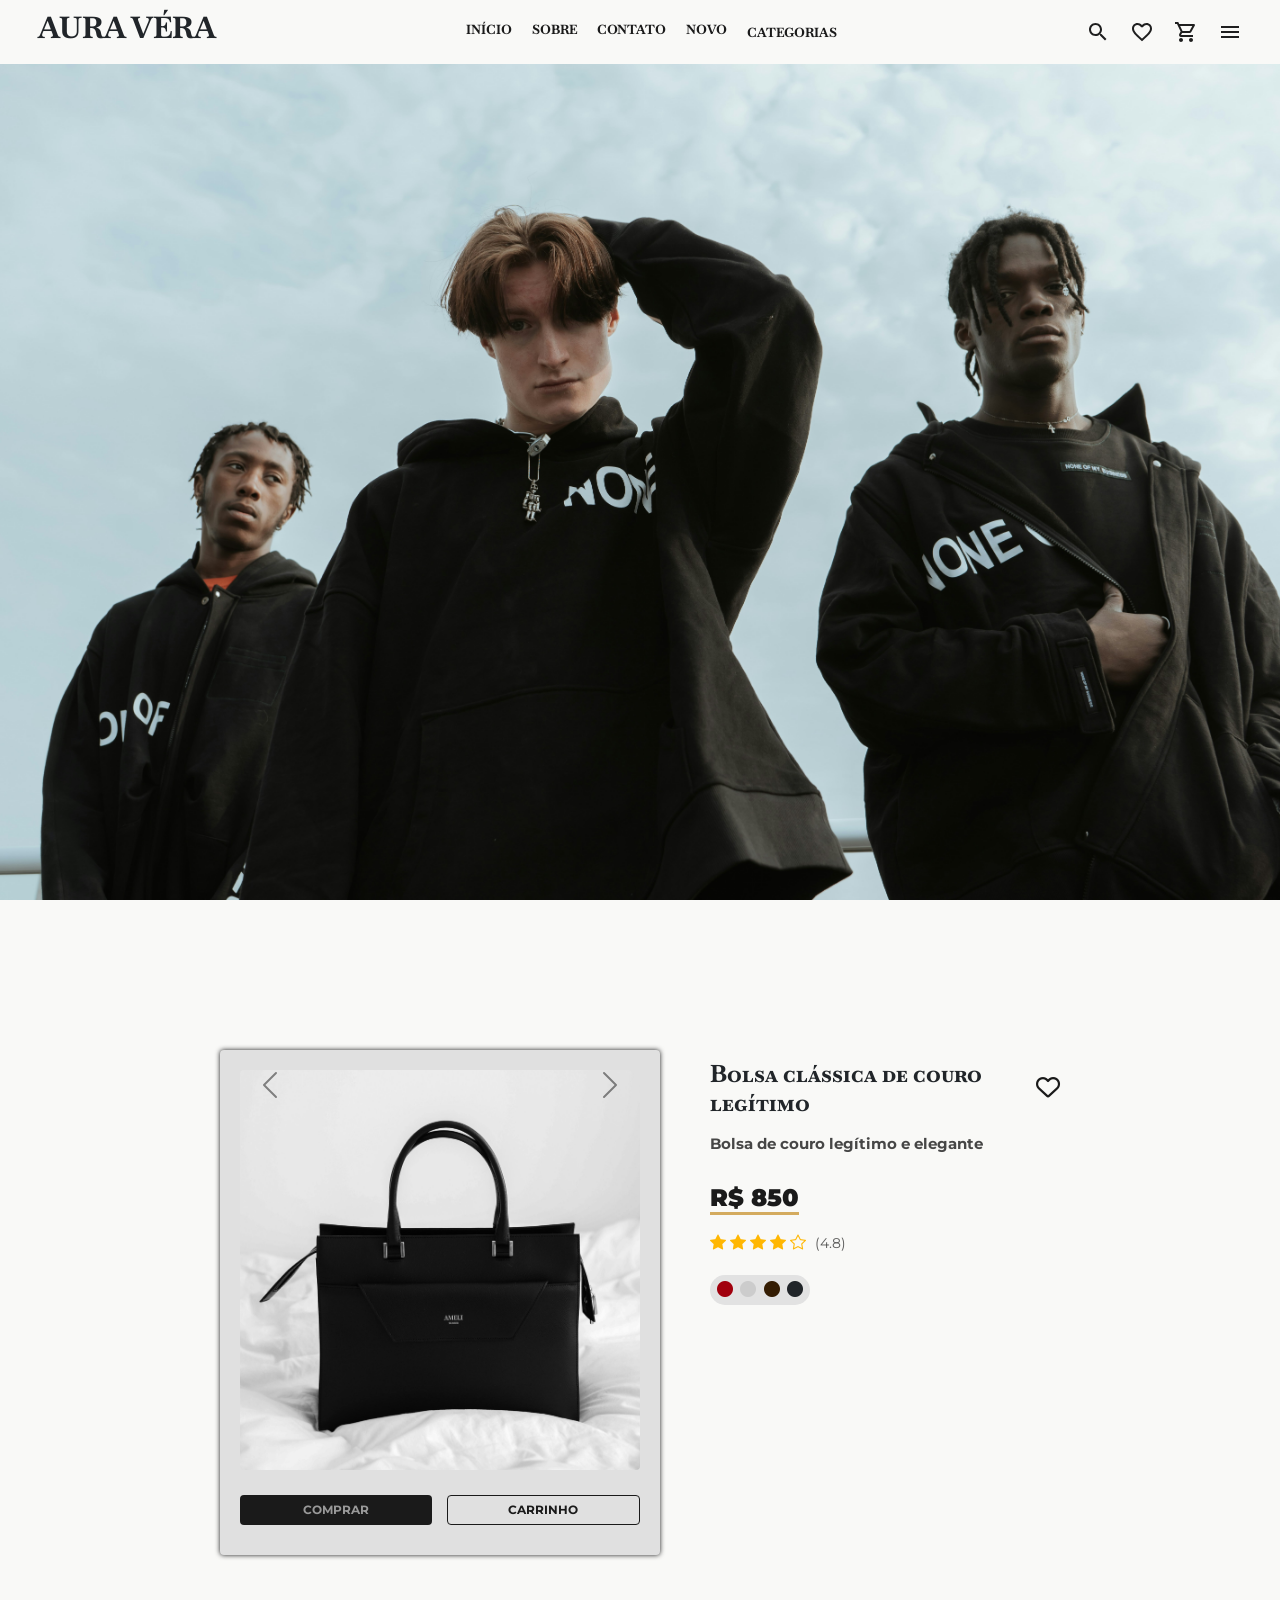
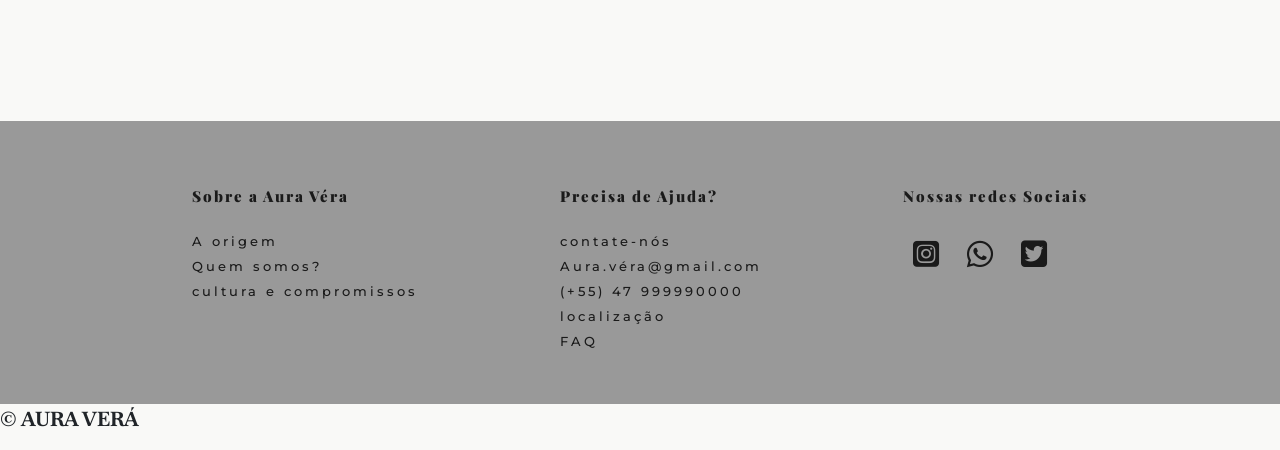
==== commit 835398ea: "font-size do sobre" ====
--- a/bolsa.html
+++ b/bolsa.html
@@ -153,5 +153,6 @@
         <a href="https://x.com/?lang=pt"><i class="fa-brands fa-square-twitter"></i></a>
     </section>
 </footer>
+<p class="copy">&copy AURA VERÁ</p>
 
 </html>
--- a/css/style.css
+++ b/css/style.css
@@ -270,7 +270,7 @@
 .sobre p {
   font-family: var(--leitura4);
   font-weight: 400;
-  font-size: 11px;
+  font-size: 13px;
   line-height: 1.5rem; /*espaço entre as letras*/
   text-align: justify;
   margin-bottom: 100px;
@@ -588,16 +588,22 @@
   color: var(--texto1);
   font-family: var(--font1);
   font-size: 15px;
-  font-weight: 800;
+  font-weight: 900;
   line-height:50px;
   letter-spacing: 2px;
  
 }
+.copy{
+  font-family: var(--font2);
+  font-weight: 900;
+  font-size: 20px;
+}
 footer a{
   color: var(--texto1);
   font-family: var(--leitura4);
   font-size: 13px;
-  letter-spacing: 2px;
+  letter-spacing: 3px;
+  line-height: 25px;
   font-weight: 500; 
   text-decoration: none;
   color: var(--texto1);
